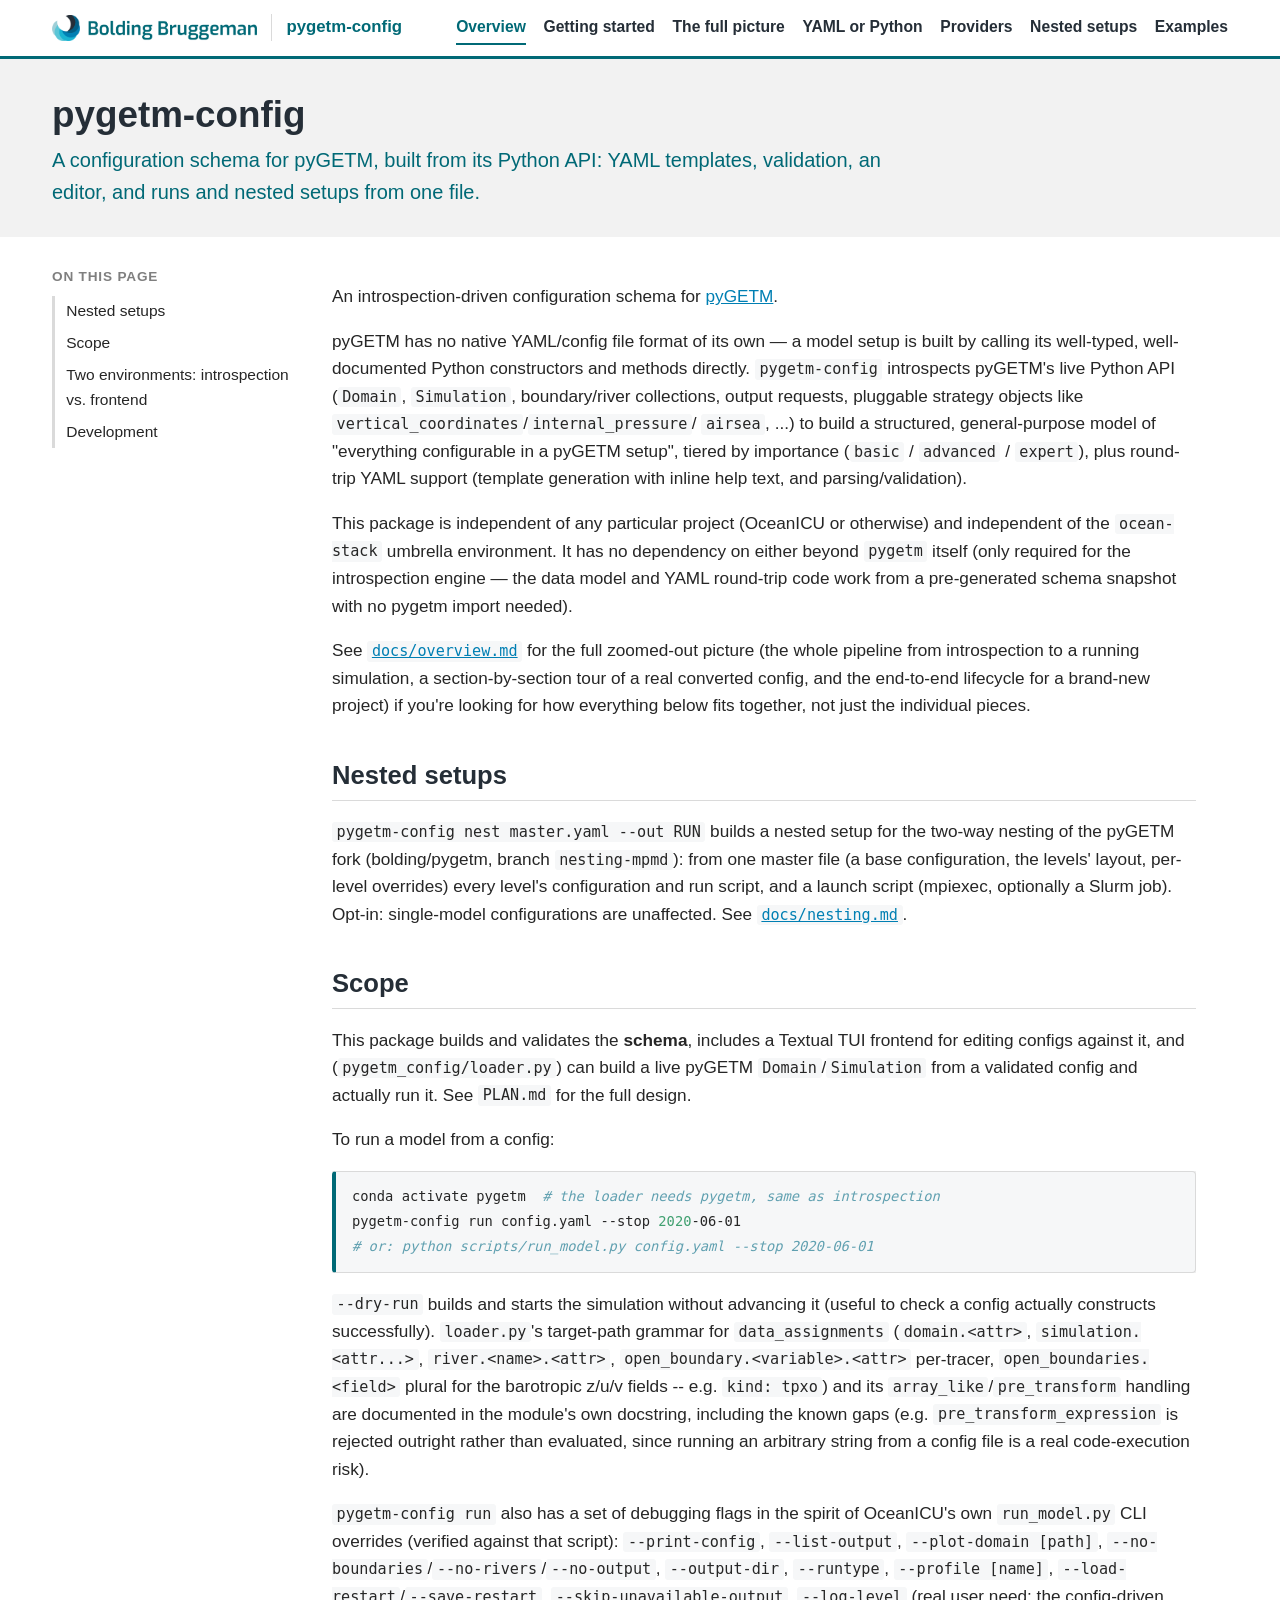
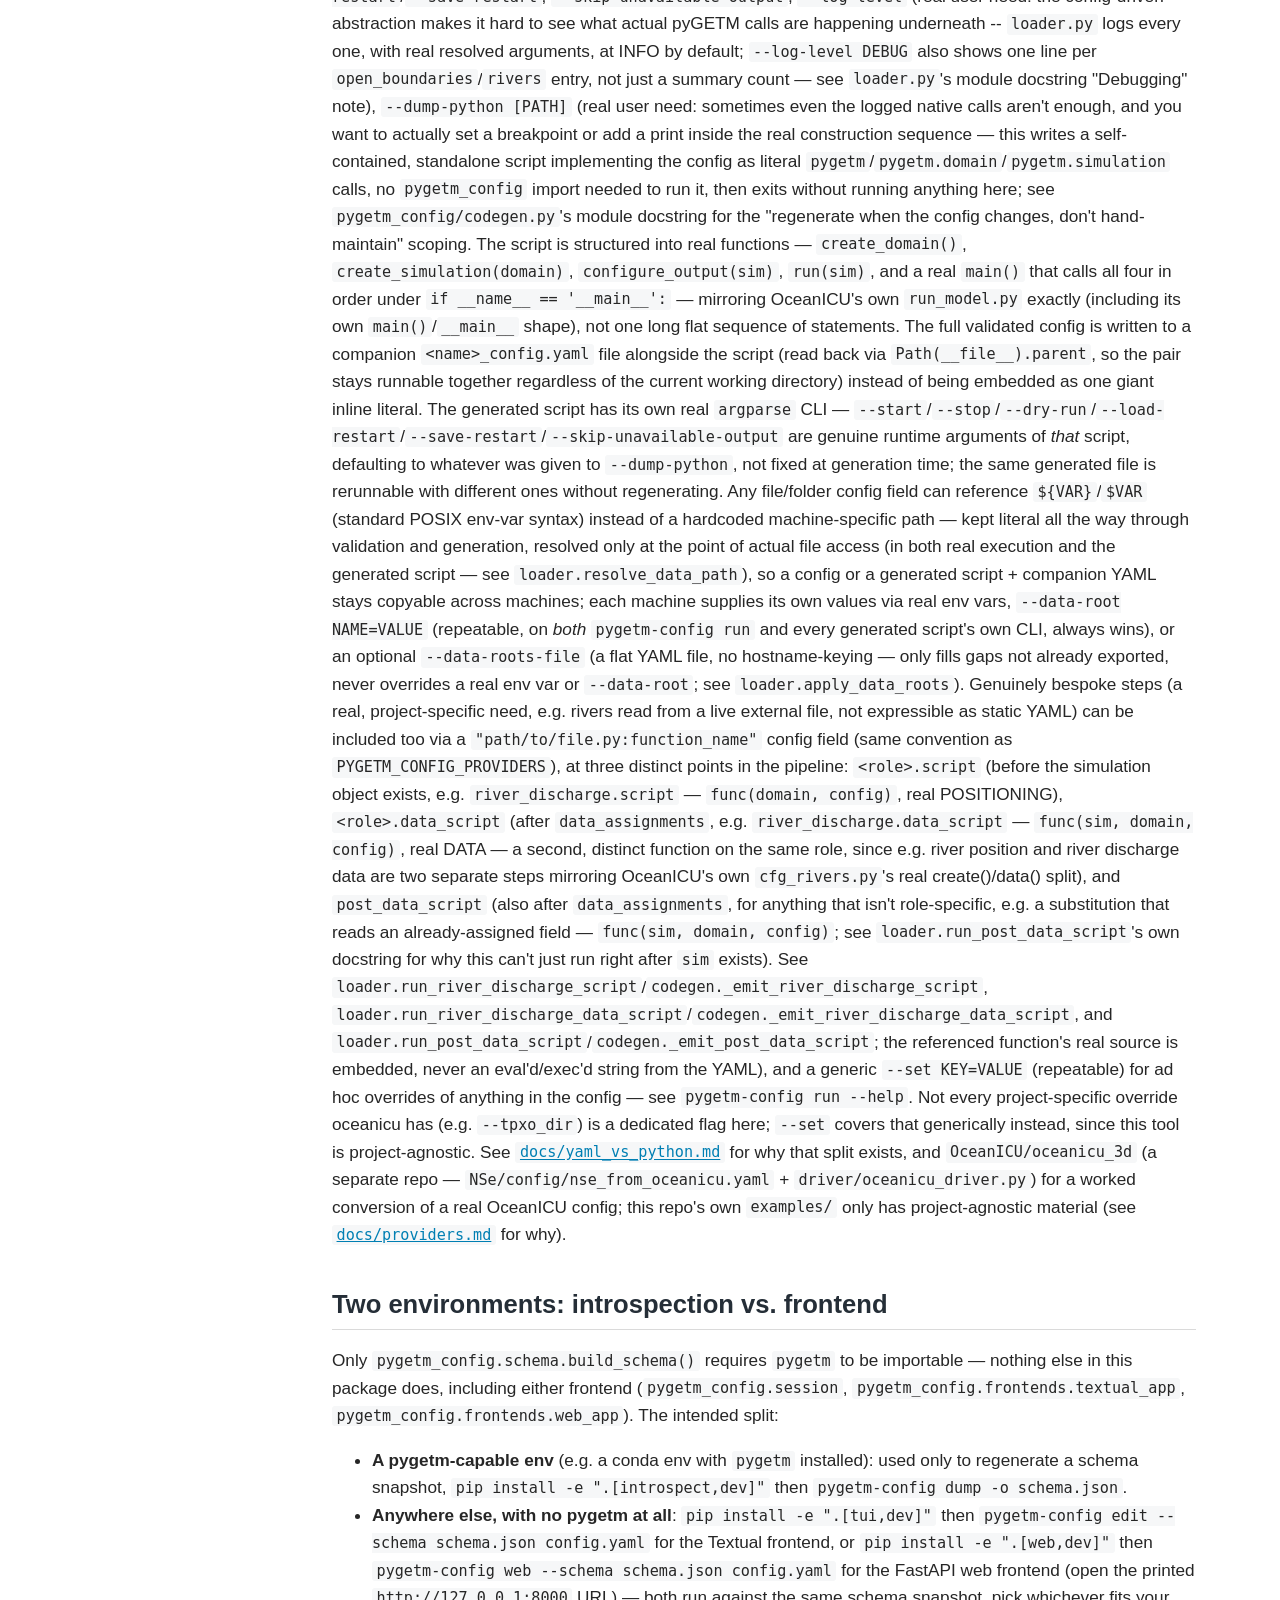
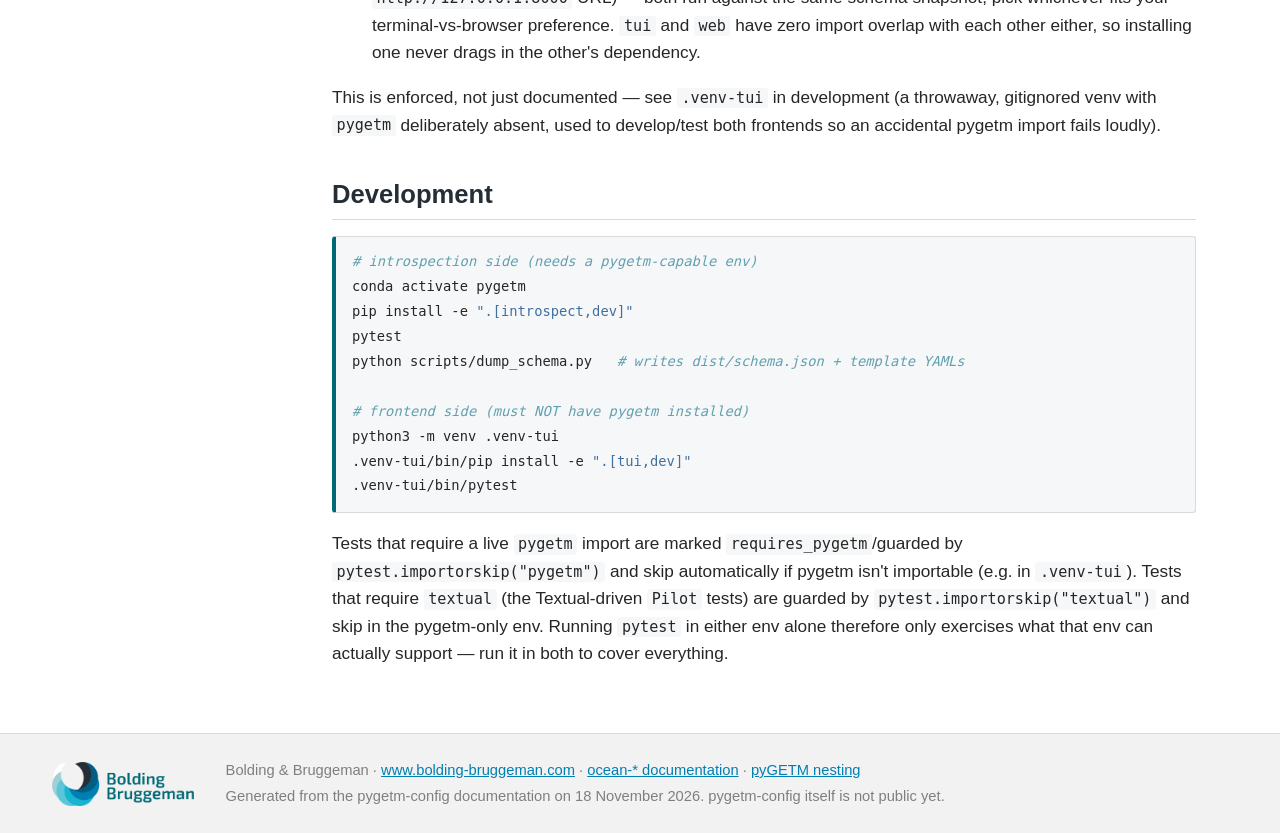
==== index.html @ 918a9cb4 "pygetm-config documentation: first version Co-Authored-By: Claude Opus 5.5 <noreply@anthropic.com>" ====
<!doctype html>
<html lang="en"><head><meta charset="utf-8"><meta name="viewport" content="width=device-width,initial-scale=1">
<title>pygetm-config · pygetm-config</title>
<meta name="description" content="A configuration schema for pyGETM, built from its Python API: YAML templates, validation, an editor, and runs and nested setups from one file.">
<link rel="icon" href="./assets/logo_stacked.png">
<link rel="stylesheet" href="./assets/style.css"><link rel="stylesheet" href="./assets/code.css"></head>
<body>
<header class="topbar"><div class="topin"><a class="brand" href="./index.html"><img src="./assets/logo_wide.png" alt="Bolding &amp; Bruggeman"><span>pygetm-config</span></a>
<nav aria-label="Sections"><a href="index.html" aria-current="page">Overview</a><a href="getting-started.html">Getting started</a><a href="full-picture.html">The full picture</a><a href="yaml-vs-python.html">YAML or Python</a><a href="providers.html">Providers</a><a href="nesting.html">Nested setups</a><a href="examples.html">Examples</a></nav></div></header>
<section class="band"><div class="bandin"><h1>pygetm-config</h1><p>A configuration schema for pyGETM, built from its Python API: YAML templates, validation, an editor, and runs and nested setups from one file.</p></div></section>
<main><div class="layout"><aside class="side"><h2>On this page</h2><ul><li><a href="#nested-setups">Nested setups</a></li><li><a href="#scope">Scope</a></li><li><a href="#two-environments-introspection-vs-frontend">Two environments: introspection vs. frontend</a></li><li><a href="#development">Development</a></li></ul></aside><article class="doc"><h1 id="pygetm-config">pygetm-config</h1>
<p>An introspection-driven configuration schema for <a href="https://github.com/BoldingBruggeman/getm-rewrite">pyGETM</a>.</p>
<p>pyGETM has no native YAML/config file format of its own — a model setup is built by calling
its well-typed, well-documented Python constructors and methods directly. <code>pygetm-config</code>
introspects pyGETM's live Python API (<code>Domain</code>, <code>Simulation</code>, boundary/river collections,
output requests, pluggable strategy objects like <code>vertical_coordinates</code>/<code>internal_pressure</code>/
<code>airsea</code>, ...) to build a structured, general-purpose model of "everything configurable in a
pyGETM setup", tiered by importance (<code>basic</code> / <code>advanced</code> / <code>expert</code>), plus round-trip YAML
support (template generation with inline help text, and parsing/validation).</p>
<p>This package is independent of any particular project (OceanICU or otherwise) and independent
of the <code>ocean-stack</code> umbrella environment. It has no dependency on either beyond <code>pygetm</code>
itself (only required for the introspection engine — the data model and YAML round-trip code
work from a pre-generated schema snapshot with no pygetm import needed).</p>
<p>See <a href="full-picture.html"><code>docs/overview.md</code></a> for the full zoomed-out picture (the whole pipeline from
introspection to a running simulation, a section-by-section tour of a real
converted config, and the end-to-end lifecycle for a brand-new project) if
you're looking for how everything below fits together, not just the individual
pieces.</p>
<h2 id="nested-setups">Nested setups</h2>
<p><code>pygetm-config nest master.yaml --out RUN</code> builds a nested setup for the two-way nesting of the pyGETM fork
(bolding/pygetm, branch <code>nesting-mpmd</code>): from one master file (a base configuration, the levels' layout, per-level
overrides) every level's configuration and run script, and a launch script (mpiexec, optionally a Slurm job). Opt-in:
single-model configurations are unaffected. See <a href="nesting.html"><code>docs/nesting.md</code></a>.</p>
<h2 id="scope">Scope</h2>
<p>This package builds and validates the <strong>schema</strong>, includes a Textual TUI frontend for editing
configs against it, and (<code>pygetm_config/loader.py</code>) can build a live pyGETM <code>Domain</code>/<code>Simulation</code>
from a validated config and actually run it. See <code>PLAN.md</code> for the full design.</p>
<p>To run a model from a config:</p>
<div class="codehilite"><pre><span></span><code>conda<span class="w"> </span>activate<span class="w"> </span>pygetm<span class="w">  </span><span class="c1"># the loader needs pygetm, same as introspection</span>
pygetm-config<span class="w"> </span>run<span class="w"> </span>config.yaml<span class="w"> </span>--stop<span class="w"> </span><span class="m">2020</span>-06-01
<span class="c1"># or: python scripts/run_model.py config.yaml --stop 2020-06-01</span>
</code></pre></div>

<p><code>--dry-run</code> builds and starts the simulation without advancing it (useful to check a config
actually constructs successfully). <code>loader.py</code>'s target-path grammar for <code>data_assignments</code>
(<code>domain.&lt;attr&gt;</code>, <code>simulation.&lt;attr...&gt;</code>, <code>river.&lt;name&gt;.&lt;attr&gt;</code>,
<code>open_boundary.&lt;variable&gt;.&lt;attr&gt;</code> per-tracer, <code>open_boundaries.&lt;field&gt;</code> plural
for the barotropic z/u/v fields -- e.g. <code>kind: tpxo</code>) and its <code>array_like</code>/<code>pre_transform</code> handling are documented
in the module's own docstring, including the known gaps (e.g. <code>pre_transform_expression</code> is
rejected outright rather than evaluated, since running an arbitrary string from a config file
is a real code-execution risk).</p>
<p><code>pygetm-config run</code> also has a set of debugging flags in the spirit of OceanICU's own
<code>run_model.py</code> CLI overrides (verified against that script): <code>--print-config</code>, <code>--list-output</code>,
<code>--plot-domain [path]</code>, <code>--no-boundaries</code>/<code>--no-rivers</code>/<code>--no-output</code>, <code>--output-dir</code>,
<code>--runtype</code>, <code>--profile [name]</code>, <code>--load-restart</code>/<code>--save-restart</code>, <code>--skip-unavailable-output</code>,
<code>--log-level</code> (real user need: the config-driven abstraction makes it hard to see what actual
pyGETM calls are happening underneath -- <code>loader.py</code> logs every one, with real resolved
arguments, at INFO by default; <code>--log-level DEBUG</code> also shows one line per
<code>open_boundaries</code>/<code>rivers</code> entry, not just a summary count — see <code>loader.py</code>'s module
docstring "Debugging" note), <code>--dump-python [PATH]</code> (real user need: sometimes even the
logged native calls aren't enough, and you want to actually set a breakpoint or add a print
inside the real construction sequence — this writes a self-contained, standalone script
implementing the config as literal <code>pygetm</code>/<code>pygetm.domain</code>/<code>pygetm.simulation</code> calls, no
<code>pygetm_config</code> import needed to run it, then exits without running anything here; see
<code>pygetm_config/codegen.py</code>'s module docstring for the "regenerate when the config changes,
don't hand-maintain" scoping. The script is structured into real functions —
<code>create_domain()</code>, <code>create_simulation(domain)</code>, <code>configure_output(sim)</code>, <code>run(sim)</code>, and a real
<code>main()</code> that calls all four in order under <code>if __name__ == '__main__':</code> — mirroring OceanICU's
own <code>run_model.py</code> exactly (including its own <code>main()</code>/<code>__main__</code> shape), not one long flat
sequence of statements. The full validated config is written to a companion
<code>&lt;name&gt;_config.yaml</code> file alongside the script (read back via <code>Path(__file__).parent</code>, so the
pair stays runnable together regardless of the current working directory) instead of being
embedded as one giant inline literal. The generated script has its
own real <code>argparse</code> CLI —
<code>--start</code>/<code>--stop</code>/<code>--dry-run</code>/<code>--load-restart</code>/<code>--save-restart</code>/<code>--skip-unavailable-output</code>
are genuine runtime arguments of <em>that</em> script, defaulting to whatever was given to
<code>--dump-python</code>, not fixed at generation time; the same generated file is rerunnable with
different ones without regenerating. Any file/folder config field can reference <code>${VAR}</code>/<code>$VAR</code>
(standard POSIX env-var syntax) instead of a hardcoded machine-specific path — kept literal all
the way through validation and generation, resolved only at the point of actual file access (in
both real execution and the generated script — see <code>loader.resolve_data_path</code>), so a config or a
generated script + companion YAML stays copyable across machines; each machine supplies its own
values via real env vars, <code>--data-root NAME=VALUE</code> (repeatable, on <em>both</em> <code>pygetm-config run</code> and
every generated script's own CLI, always wins), or an optional <code>--data-roots-file</code> (a flat YAML
file, no hostname-keying — only fills gaps not already exported, never overrides a real env var
or <code>--data-root</code>; see <code>loader.apply_data_roots</code>). Genuinely bespoke steps (a real,
project-specific need, e.g. rivers read from a live external file, not expressible as
static YAML) can be included too via a <code>"path/to/file.py:function_name"</code> config field
(same convention as <code>PYGETM_CONFIG_PROVIDERS</code>), at three distinct points in the pipeline:
<code>&lt;role&gt;.script</code> (before the simulation object exists, e.g. <code>river_discharge.script</code> —
<code>func(domain, config)</code>, real POSITIONING), <code>&lt;role&gt;.data_script</code> (after <code>data_assignments</code>,
e.g. <code>river_discharge.data_script</code> — <code>func(sim, domain, config)</code>, real DATA — a second,
distinct function on the same role, since e.g. river position and river discharge data
are two separate steps mirroring OceanICU's own <code>cfg_rivers.py</code>'s real
create()/data() split), and <code>post_data_script</code> (also after <code>data_assignments</code>, for
anything that isn't role-specific, e.g. a substitution that reads an already-assigned
field — <code>func(sim, domain, config)</code>; see <code>loader.run_post_data_script</code>'s own docstring
for why this can't just run right after <code>sim</code> exists). See
<code>loader.run_river_discharge_script</code>/<code>codegen._emit_river_discharge_script</code>,
<code>loader.run_river_discharge_data_script</code>/<code>codegen._emit_river_discharge_data_script</code>,
and <code>loader.run_post_data_script</code>/<code>codegen._emit_post_data_script</code>; the referenced
function's real source is embedded, never an eval'd/exec'd string from the YAML), and a
generic <code>--set KEY=VALUE</code> (repeatable) for ad hoc overrides of anything in the config — see
<code>pygetm-config run --help</code>. Not every project-specific override oceanicu has (e.g. <code>--tpxo_dir</code>)
is a dedicated flag here; <code>--set</code> covers that generically instead, since this tool is
project-agnostic. See <a href="yaml-vs-python.html"><code>docs/yaml_vs_python.md</code></a> for why that split exists, and
<code>OceanICU/oceanicu_3d</code> (a separate repo — <code>NSe/config/nse_from_oceanicu.yaml</code> +
<code>driver/oceanicu_driver.py</code>) for a worked conversion of a real OceanICU config; this repo's own
<code>examples/</code> only has project-agnostic material (see <a href="providers.html"><code>docs/providers.md</code></a> for why).</p>
<h2 id="two-environments-introspection-vs-frontend">Two environments: introspection vs. frontend</h2>
<p>Only <code>pygetm_config.schema.build_schema()</code> requires <code>pygetm</code> to be importable — nothing else in
this package does, including either frontend (<code>pygetm_config.session</code>,
<code>pygetm_config.frontends.textual_app</code>, <code>pygetm_config.frontends.web_app</code>). The intended split:</p>
<ul>
<li><strong>A pygetm-capable env</strong> (e.g. a conda env with <code>pygetm</code> installed): used only to regenerate
  a schema snapshot, <code>pip install -e ".[introspect,dev]"</code> then <code>pygetm-config dump -o schema.json</code>.</li>
<li><strong>Anywhere else, with no pygetm at all</strong>: <code>pip install -e ".[tui,dev]"</code> then
  <code>pygetm-config edit --schema schema.json config.yaml</code> for the Textual frontend, or
  <code>pip install -e ".[web,dev]"</code> then <code>pygetm-config web --schema schema.json config.yaml</code> for
  the FastAPI web frontend (open the printed <code>http://127.0.0.1:8000</code> URL) — both run against
  the same schema snapshot, pick whichever fits your terminal-vs-browser preference. <code>tui</code> and
  <code>web</code> have zero import overlap with each other either, so installing one never drags in the
  other's dependency.</li>
</ul>
<p>This is enforced, not just documented — see <code>.venv-tui</code> in development (a throwaway,
gitignored venv with <code>pygetm</code> deliberately absent, used to develop/test both frontends so an
accidental pygetm import fails loudly).</p>
<h2 id="development">Development</h2>
<div class="codehilite"><pre><span></span><code><span class="c1"># introspection side (needs a pygetm-capable env)</span>
conda<span class="w"> </span>activate<span class="w"> </span>pygetm
pip<span class="w"> </span>install<span class="w"> </span>-e<span class="w"> </span><span class="s2">&quot;.[introspect,dev]&quot;</span>
pytest
python<span class="w"> </span>scripts/dump_schema.py<span class="w">   </span><span class="c1"># writes dist/schema.json + template YAMLs</span>

<span class="c1"># frontend side (must NOT have pygetm installed)</span>
python3<span class="w"> </span>-m<span class="w"> </span>venv<span class="w"> </span>.venv-tui
.venv-tui/bin/pip<span class="w"> </span>install<span class="w"> </span>-e<span class="w"> </span><span class="s2">&quot;.[tui,dev]&quot;</span>
.venv-tui/bin/pytest
</code></pre></div>

<p>Tests that require a live <code>pygetm</code> import are marked <code>requires_pygetm</code>/guarded by
<code>pytest.importorskip("pygetm")</code> and skip automatically if pygetm isn't importable (e.g. in
<code>.venv-tui</code>). Tests that require <code>textual</code> (the Textual-driven <code>Pilot</code> tests) are guarded by
<code>pytest.importorskip("textual")</code> and skip in the pygetm-only env. Running <code>pytest</code> in either
env alone therefore only exercises what that env can actually support — run it in both to
cover everything.</p></article></div></main>
<footer class="foot"><div class="footin"><img src="./assets/logo_stacked.png" alt="Bolding &amp; Bruggeman">
<div><p>Bolding &amp; Bruggeman · <a href="https://www.bolding-bruggeman.com">www.bolding-bruggeman.com</a> ·
<a href="https://bolding.github.io/ocean-docs/">ocean-* documentation</a> · <a href="https://bolding.github.io/nesting-docs/">pyGETM nesting</a></p>
<p>Generated from the pygetm-config documentation on 18 November 2026. pygetm-config itself is not public yet.</p></div></div></footer>
</body></html>
---- assets/style.css ----
/* config-docs (as ocean-docs): the Bolding & Bruggeman presentation style (~/BB/Presentations/Template/bb_style.js)
   on the web -- neutral white/grey, the logo colours as accents, Calibri. */
:root {
  --ink: #262626;        /* dk1 */
  --head: #252E37;       /* dk2: titles */
  --paper: #FFFFFF;      /* lt1 */
  --paper-2: #F2F2F2;    /* lt2: section background */
  --teal: #006976;       /* accent1: wordmark */
  --blue: #007FB3;       /* accent2: links */
  --cyan: #19B3D1;       /* accent3 */
  --navy: #005E85;       /* accent4: visited links */
  --mist: #9FCFD7;       /* accent5 */
  --grey: #7F7F7F;       /* accent6 */
  --rule: #DADADA;
  --code: #F6F7F8;
  --font: Calibri, Carlito, "Segoe UI", "Helvetica Neue", Arial, sans-serif;
  --mono: "JetBrains Mono", Consolas, "DejaVu Sans Mono", monospace;
  --wide: 76rem;
}
* { box-sizing: border-box; }
html { scroll-padding-top: 5rem; }
body { margin: 0; background: var(--paper); color: var(--ink); font: 400 1.075rem/1.6 var(--font); }
a { color: var(--blue); }
a:visited { color: var(--navy); }
a:hover { color: var(--teal); }
img { max-width: 100%; height: auto; }

/* top bar: the wide logo, as on the content slides */
.topbar { position: sticky; top: 0; z-index: 5; background: var(--paper); border-bottom: 3px solid var(--teal); }
.topin { max-width: var(--wide); margin: 0 auto; padding: 0.7rem 1.25rem; display: flex; align-items: center; gap: 1.5rem; flex-wrap: wrap; }
.brand { display: flex; align-items: center; gap: 0.9rem; text-decoration: none; color: var(--head); }
.brand img { height: 26px; width: auto; }
.brand span { font-weight: 700; font-size: 1.05rem; color: var(--teal); border-left: 1px solid var(--rule); padding-left: 0.9rem; }
.topbar nav { display: flex; flex-wrap: wrap; gap: 0.2rem 1.1rem; margin-left: auto; }
.topbar nav a { color: var(--head); text-decoration: none; font-weight: 600; font-size: 0.98rem; padding: 0.2rem 0; border-bottom: 2px solid transparent; }
.topbar nav a:hover { color: var(--teal); }
.topbar nav a[aria-current="page"] { color: var(--teal); border-bottom-color: var(--teal); }

/* a section band, as on the Section slide */
.band { background: var(--paper-2); }
.bandin { max-width: var(--wide); margin: 0 auto; padding: 2.2rem 1.25rem 1.8rem; }
.band h1 { margin: 0; font-size: 2.3rem; line-height: 1.15; color: var(--head); }
.band p { margin: 0.5rem 0 0; font-size: 1.25rem; color: var(--teal); max-width: 52rem; }
.crumbs { font-size: 0.95rem; color: var(--grey); margin-bottom: 0.4rem; }
.crumbs a { color: var(--grey); }

/* page body: guide list on the left, text on the right */
.layout { max-width: var(--wide); margin: 0 auto; padding: 1.8rem 1.25rem 3rem; display: grid; grid-template-columns: 15rem minmax(0, 1fr); gap: 2.5rem; }
.layout.single { grid-template-columns: minmax(0, 1fr); }
.side { position: sticky; top: 5.5rem; align-self: start; max-height: calc(100vh - 7rem); overflow: auto; font-size: 0.97rem; }
.side h2 { font-size: 0.85rem; letter-spacing: 0.06em; text-transform: uppercase; color: var(--grey); margin: 0 0 0.5rem; }
.side ul { list-style: none; margin: 0 0 1.2rem; padding: 0; }
.side li a { display: block; padding: 0.22rem 0 0.22rem 0.7rem; border-left: 3px solid var(--rule); color: var(--ink); text-decoration: none; }
.side li a:hover { border-left-color: var(--mist); color: var(--teal); }
.side li a[aria-current="page"] { border-left-color: var(--teal); color: var(--teal); font-weight: 700; }
.doc { min-width: 0; max-width: 54rem; }
.doc h1 { display: none; }  /* the band carries the title */
.doc h2 { font-size: 1.6rem; color: var(--head); margin: 2.2rem 0 0.6rem; padding-bottom: 0.25rem; border-bottom: 1px solid var(--rule); }
.doc h3 { font-size: 1.25rem; color: var(--teal); margin: 1.6rem 0 0.4rem; }
.doc h4 { font-size: 1.08rem; color: var(--head); margin: 1.3rem 0 0.3rem; }
.doc h2:first-child, .doc h1 + h2 { margin-top: 0; }
.doc blockquote { margin: 1rem 0; padding: 0.6rem 1rem; border-left: 4px solid var(--cyan); background: #F3FAFC; }
.doc blockquote p { margin: 0.3rem 0; }
.doc hr { border: 0; border-top: 1px solid var(--rule); margin: 2rem 0; }
.doc table { border-collapse: collapse; margin: 1rem 0; font-size: 0.97rem; display: block; overflow-x: auto; max-width: 100%; }
.doc th { background: var(--paper-2); color: var(--head); text-align: left; }
.doc th, .doc td { border: 1px solid var(--rule); padding: 0.35rem 0.6rem; vertical-align: top; }
.doc code { font: 0.88em var(--mono); background: var(--code); padding: 0.08em 0.3em; border-radius: 3px; }
.doc pre { background: var(--code); border: 1px solid var(--rule); border-left: 4px solid var(--teal); border-radius: 4px; padding: 0.8rem 1rem; overflow-x: auto; line-height: 1.45; }
.doc pre code { background: none; padding: 0; font-size: 0.86rem; }
.doc .codehilite { margin: 1rem 0; }
.doc .codehilite pre { margin: 0; }
.doc .gallery { display: grid; grid-template-columns: repeat(auto-fit, minmax(16rem, 1fr)); gap: 1rem; }

/* overview cards */
.flow { display: flex; flex-wrap: nowrap; align-items: stretch; gap: 0.6rem; margin: 0.5rem 0 2rem; }
.flow .step { flex: 1 1 0; min-width: 0; padding: 0.8rem 0.9rem; border: 1px solid var(--rule); border-top: 4px solid var(--teal); border-radius: 4px; background: var(--paper); text-decoration: none; color: var(--ink); }
.flow .step.ext { border-top-color: var(--mist); background: var(--paper-2); }
.flow .step strong { display: block; color: var(--head); font-size: 1.08rem; }
.flow .step span { font-size: 0.92rem; color: var(--grey); }
.flow .arrow { align-self: center; color: var(--teal); font-size: 1.4rem; }
.cards { display: grid; grid-template-columns: repeat(auto-fit, minmax(min(100%, 17rem), 1fr)); gap: 1.1rem; margin: 1rem 0 2rem; }
.card { display: grid; gap: 0.4rem; align-content: start; padding: 1rem 1.1rem; border: 1px solid var(--rule); border-radius: 6px; text-decoration: none; color: var(--ink); background: var(--paper); }
.card:hover { border-color: var(--teal); }
.card h3 { margin: 0; color: var(--teal); font-size: 1.2rem; }
.card p { margin: 0; color: var(--ink); font-size: 0.98rem; }
.card .n { color: var(--grey); font-size: 0.9rem; }

/* footer: the stacked logo, as on the title slide */
.foot { background: var(--paper-2); border-top: 1px solid var(--rule); }
.footin { max-width: var(--wide); margin: 0 auto; padding: 1.4rem 1.25rem; display: flex; gap: 2rem; align-items: center; flex-wrap: wrap; font-size: 0.92rem; color: var(--grey); }
.footin img { height: 44px; width: auto; }
.footin p { margin: 0.15rem 0; }

@media (max-width: 52rem) {
  .flow { flex-wrap: wrap; }
  .flow .step { flex-basis: 9rem; }
  .layout { grid-template-columns: minmax(0, 1fr); }
  .side { position: static; max-height: none; }
  .band h1 { font-size: 1.8rem; }
}
---- assets/code.css ----
pre { line-height: 125%; }
td.linenos .normal { color: #666666; background-color: transparent; padding-left: 5px; padding-right: 5px; }
span.linenos { color: #666666; background-color: transparent; padding-left: 5px; padding-right: 5px; }
td.linenos .special { color: #000000; background-color: #ffffc0; padding-left: 5px; padding-right: 5px; }
span.linenos.special { color: #000000; background-color: #ffffc0; padding-left: 5px; padding-right: 5px; }
.codehilite .hll { background-color: #ffffcc }
.codehilite { background: #f0f0f0; }
.codehilite .c { color: #60a0b0; font-style: italic } /* Comment */
.codehilite .err { border: 1px solid #FF0000 } /* Error */
.codehilite .k { color: #007020; font-weight: bold } /* Keyword */
.codehilite .o { color: #666666 } /* Operator */
.codehilite .ch { color: #60a0b0; font-style: italic } /* Comment.Hashbang */
.codehilite .cm { color: #60a0b0; font-style: italic } /* Comment.Multiline */
.codehilite .cp { color: #007020 } /* Comment.Preproc */
.codehilite .cpf { color: #60a0b0; font-style: italic } /* Comment.PreprocFile */
.codehilite .c1 { color: #60a0b0; font-style: italic } /* Comment.Single */
.codehilite .cs { color: #60a0b0; background-color: #fff0f0 } /* Comment.Special */
.codehilite .gd { color: #A00000 } /* Generic.Deleted */
.codehilite .ge { font-style: italic } /* Generic.Emph */
.codehilite .ges { font-weight: bold; font-style: italic } /* Generic.EmphStrong */
.codehilite .gr { color: #FF0000 } /* Generic.Error */
.codehilite .gh { color: #000080; font-weight: bold } /* Generic.Heading */
.codehilite .gi { color: #00A000 } /* Generic.Inserted */
.codehilite .go { color: #888888 } /* Generic.Output */
.codehilite .gp { color: #c65d09; font-weight: bold } /* Generic.Prompt */
.codehilite .gs { font-weight: bold } /* Generic.Strong */
.codehilite .gu { color: #800080; font-weight: bold } /* Generic.Subheading */
.codehilite .gt { color: #0044DD } /* Generic.Traceback */
.codehilite .kc { color: #007020; font-weight: bold } /* Keyword.Constant */
.codehilite .kd { color: #007020; font-weight: bold } /* Keyword.Declaration */
.codehilite .kn { color: #007020; font-weight: bold } /* Keyword.Namespace */
.codehilite .kp { color: #007020 } /* Keyword.Pseudo */
.codehilite .kr { color: #007020; font-weight: bold } /* Keyword.Reserved */
.codehilite .kt { color: #902000 } /* Keyword.Type */
.codehilite .m { color: #40a070 } /* Literal.Number */
.codehilite .s { color: #4070a0 } /* Literal.String */
.codehilite .na { color: #4070a0 } /* Name.Attribute */
.codehilite .nb { color: #007020 } /* Name.Builtin */
.codehilite .nc { color: #0e84b5; font-weight: bold } /* Name.Class */
.codehilite .no { color: #60add5 } /* Name.Constant */
.codehilite .nd { color: #555555; font-weight: bold } /* Name.Decorator */
.codehilite .ni { color: #d55537; font-weight: bold } /* Name.Entity */
.codehilite .ne { color: #007020 } /* Name.Exception */
.codehilite .nf { color: #06287e } /* Name.Function */
.codehilite .nl { color: #002070; font-weight: bold } /* Name.Label */
.codehilite .nn { color: #0e84b5; font-weight: bold } /* Name.Namespace */
.codehilite .nt { color: #062873; font-weight: bold } /* Name.Tag */
.codehilite .nv { color: #bb60d5 } /* Name.Variable */
.codehilite .ow { color: #007020; font-weight: bold } /* Operator.Word */
.codehilite .w { color: #bbbbbb } /* Text.Whitespace */
.codehilite .mb { color: #40a070 } /* Literal.Number.Bin */
.codehilite .mf { color: #40a070 } /* Literal.Number.Float */
.codehilite .mh { color: #40a070 } /* Literal.Number.Hex */
.codehilite .mi { color: #40a070 } /* Literal.Number.Integer */
.codehilite .mo { color: #40a070 } /* Literal.Number.Oct */
.codehilite .sa { color: #4070a0 } /* Literal.String.Affix */
.codehilite .sb { color: #4070a0 } /* Literal.String.Backtick */
.codehilite .sc { color: #4070a0 } /* Literal.String.Char */
.codehilite .dl { color: #4070a0 } /* Literal.String.Delimiter */
.codehilite .sd { color: #4070a0; font-style: italic } /* Literal.String.Doc */
.codehilite .s2 { color: #4070a0 } /* Literal.String.Double */
.codehilite .se { color: #4070a0; font-weight: bold } /* Literal.String.Escape */
.codehilite .sh { color: #4070a0 } /* Literal.String.Heredoc */
.codehilite .si { color: #70a0d0; font-style: italic } /* Literal.String.Interpol */
.codehilite .sx { color: #c65d09 } /* Literal.String.Other */
.codehilite .sr { color: #235388 } /* Literal.String.Regex */
.codehilite .s1 { color: #4070a0 } /* Literal.String.Single */
.codehilite .ss { color: #517918 } /* Literal.String.Symbol */
.codehilite .bp { color: #007020 } /* Name.Builtin.Pseudo */
.codehilite .fm { color: #06287e } /* Name.Function.Magic */
.codehilite .vc { color: #bb60d5 } /* Name.Variable.Class */
.codehilite .vg { color: #bb60d5 } /* Name.Variable.Global */
.codehilite .vi { color: #bb60d5 } /* Name.Variable.Instance */
.codehilite .vm { color: #bb60d5 } /* Name.Variable.Magic */
.codehilite .il { color: #40a070 } /* Literal.Number.Integer.Long */
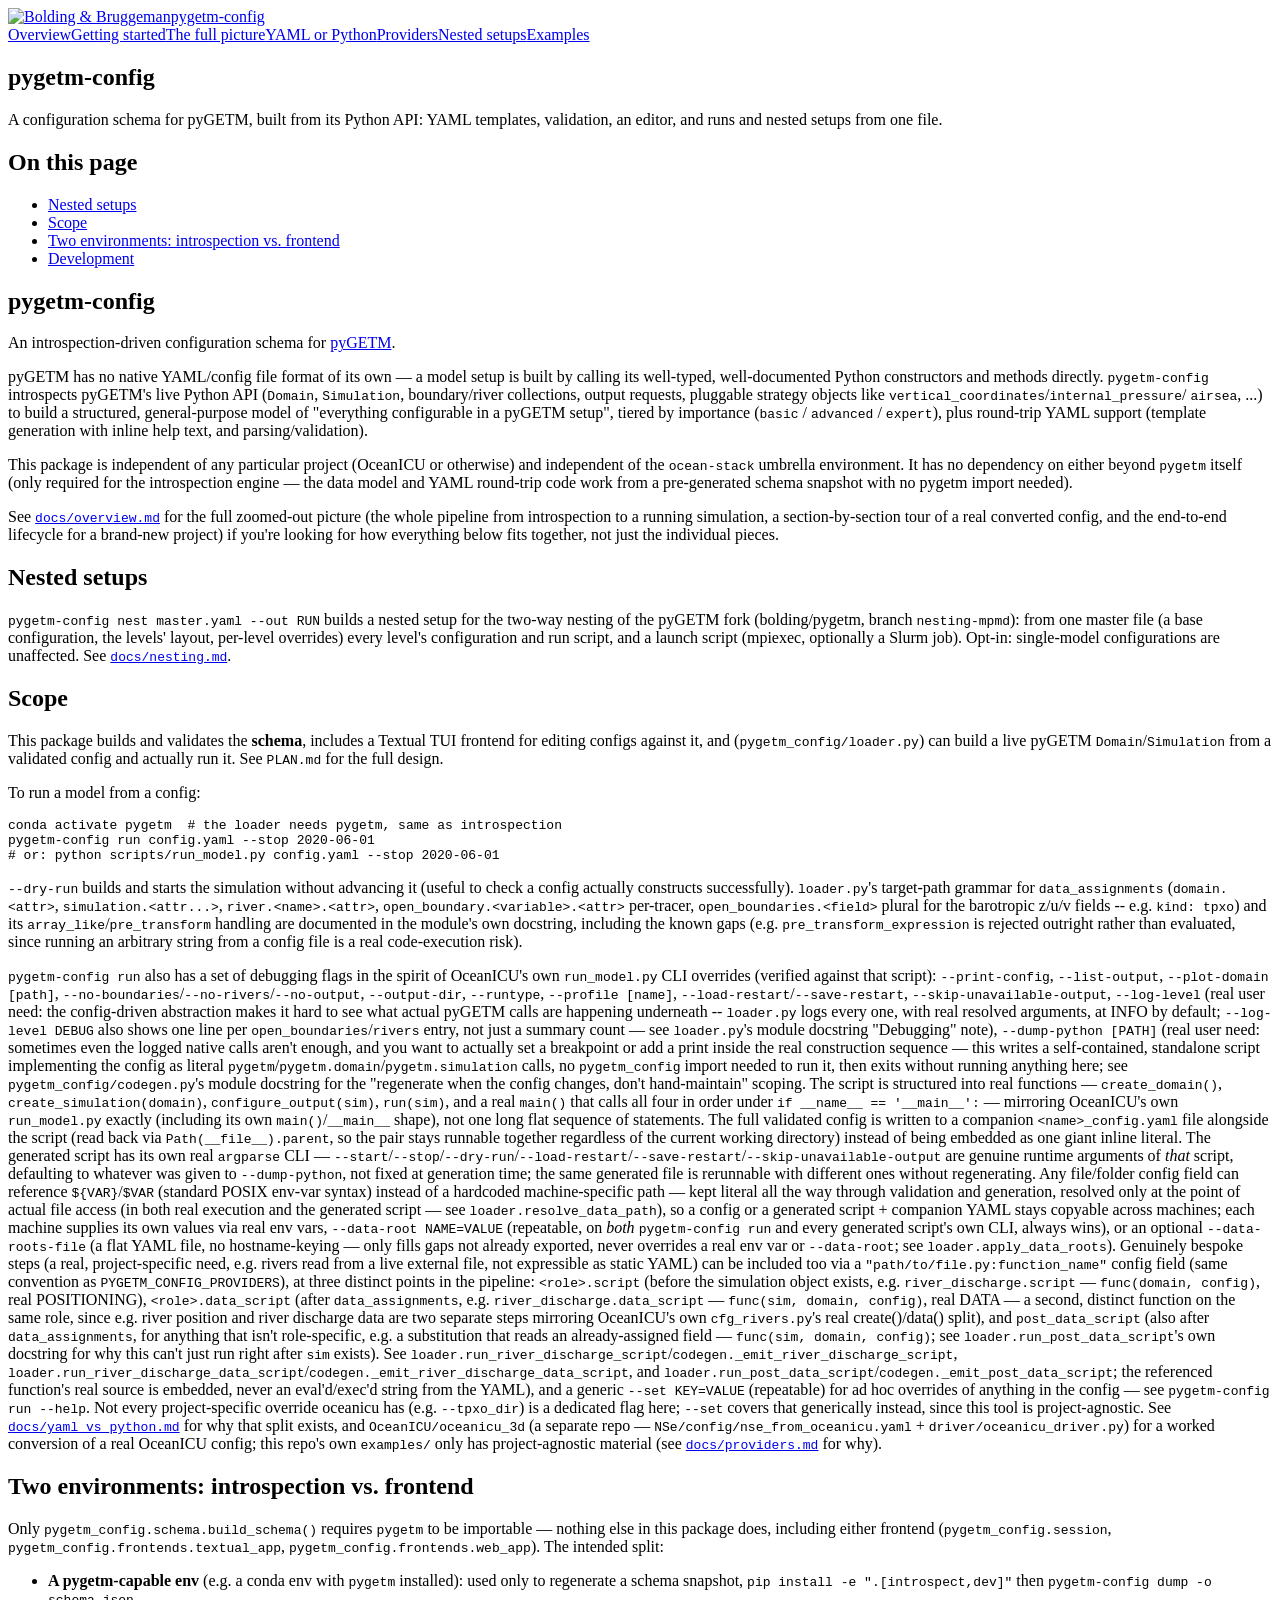
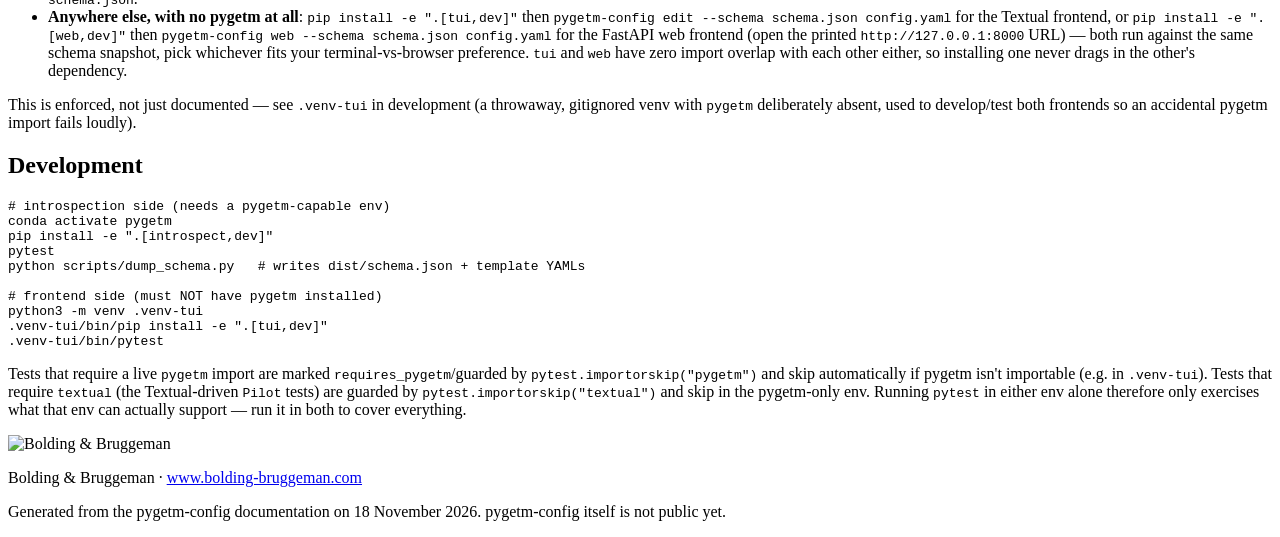
==== commit f48b7348: "The shared B&B docs theme (theme/ submodule, bolding/docs-theme) Co-Authored-By: Claude Opus 5.5 <no" ====
--- a/index.html
+++ b/index.html
@@ -1,12 +1,10 @@
 <!doctype html>
 <html lang="en"><head><meta charset="utf-8"><meta name="viewport" content="width=device-width,initial-scale=1">
-<title>pygetm-config · pygetm-config</title>
-<meta name="description" content="A configuration schema for pyGETM, built from its Python API: YAML templates, validation, an editor, and runs and nested setups from one file.">
-<link rel="icon" href="./assets/logo_stacked.png">
-<link rel="stylesheet" href="./assets/style.css"><link rel="stylesheet" href="./assets/code.css"></head>
+<title>pygetm-config</title><meta name="description" content="A configuration schema for pyGETM, built from its Python API: YAML templates, validation, an editor, and runs and nested setups from one file.">
+<link rel="icon" href="theme/logo_stacked.png">
+<link rel="stylesheet" href="theme/style.css"><link rel="stylesheet" href="theme/code.css"></head>
 <body>
-<header class="topbar"><div class="topin"><a class="brand" href="./index.html"><img src="./assets/logo_wide.png" alt="Bolding &amp; Bruggeman"><span>pygetm-config</span></a>
-<nav aria-label="Sections"><a href="index.html" aria-current="page">Overview</a><a href="getting-started.html">Getting started</a><a href="full-picture.html">The full picture</a><a href="yaml-vs-python.html">YAML or Python</a><a href="providers.html">Providers</a><a href="nesting.html">Nested setups</a><a href="examples.html">Examples</a></nav></div></header>
+<header class="topbar"><div class="topin"><a class="brand" href="index.html"><img src="theme/logo_wide.png" alt="Bolding &amp; Bruggeman"><span>pygetm-config</span></a><nav aria-label="Site"><a href="index.html" aria-current="page">Overview</a><a href="getting-started.html">Getting started</a><a href="full-picture.html">The full picture</a><a href="yaml-vs-python.html">YAML or Python</a><a href="providers.html">Providers</a><a href="nesting.html">Nested setups</a><a href="examples.html">Examples</a></nav></div></header>
 <section class="band"><div class="bandin"><h1>pygetm-config</h1><p>A configuration schema for pyGETM, built from its Python API: YAML templates, validation, an editor, and runs and nested setups from one file.</p></div></section>
 <main><div class="layout"><aside class="side"><h2>On this page</h2><ul><li><a href="#nested-setups">Nested setups</a></li><li><a href="#scope">Scope</a></li><li><a href="#two-environments-introspection-vs-frontend">Two environments: introspection vs. frontend</a></li><li><a href="#development">Development</a></li></ul></aside><article class="doc"><h1 id="pygetm-config">pygetm-config</h1>
 <p>An introspection-driven configuration schema for <a href="https://github.com/BoldingBruggeman/getm-rewrite">pyGETM</a>.</p>
@@ -144,8 +142,5 @@
 <code>pytest.importorskip("textual")</code> and skip in the pygetm-only env. Running <code>pytest</code> in either
 env alone therefore only exercises what that env can actually support — run it in both to
 cover everything.</p></article></div></main>
-<footer class="foot"><div class="footin"><img src="./assets/logo_stacked.png" alt="Bolding &amp; Bruggeman">
-<div><p>Bolding &amp; Bruggeman · <a href="https://www.bolding-bruggeman.com">www.bolding-bruggeman.com</a> ·
-<a href="https://bolding.github.io/ocean-docs/">ocean-* documentation</a> · <a href="https://bolding.github.io/nesting-docs/">pyGETM nesting</a></p>
-<p>Generated from the pygetm-config documentation on 18 November 2026. pygetm-config itself is not public yet.</p></div></div></footer>
+<footer class="foot"><div class="footin"><img src="theme/logo_stacked.png" alt="Bolding &amp; Bruggeman"><div><p>Bolding &amp; Bruggeman · <a href="https://www.bolding-bruggeman.com">www.bolding-bruggeman.com</a></p><p class="bb-related" data-self="config-docs"></p><p class="note">Generated from the pygetm-config documentation on 18 November 2026. pygetm-config itself is not public yet.</p></div></div></footer><script src="theme/related.js" defer></script>
 </body></html>
